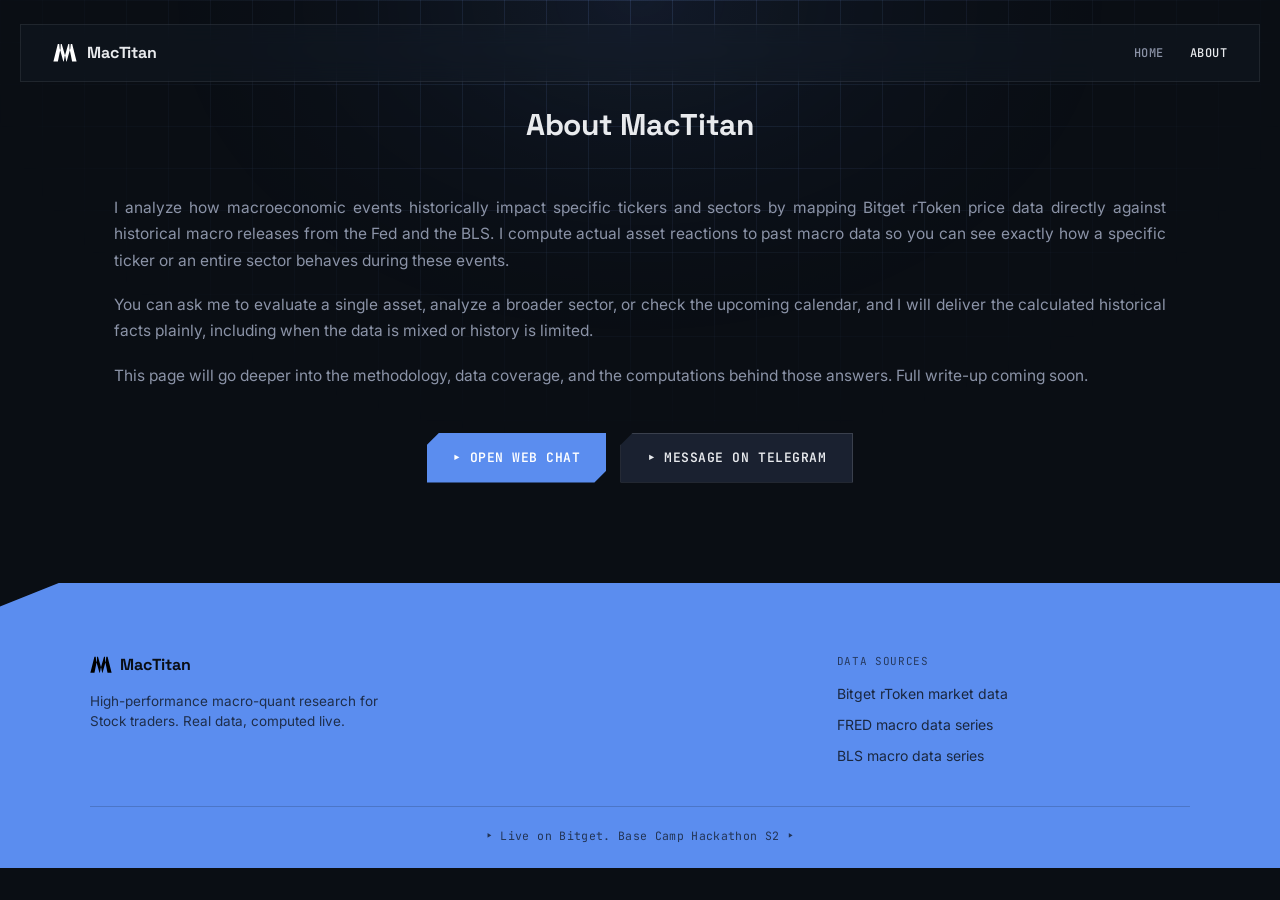
==== web/about.html @ 3912cfaa "landing page rework (nav, hero CTAs, capabilities 2x2, footer), hero 3D eye socket fix, about page s" ====
<!DOCTYPE html>
<html lang="en">
<head>
<meta charset="UTF-8" />
<meta name="viewport" content="width=device-width, initial-scale=1.0" />
<title>About</title>
<link rel="icon" type="image/png" href="favicon.png">
<link rel="icon" type="image/x-icon" href="favicon.ico">
<link rel="preconnect" href="https://fonts.googleapis.com">
<link rel="preconnect" href="https://fonts.gstatic.com" crossorigin>
<link href="https://fonts.googleapis.com/css2?family=Inter:wght@400;500;600;700&family=Space+Grotesk:wght@500;700&family=JetBrains+Mono:wght@400;500&display=swap" rel="stylesheet">
<link rel="stylesheet" href="landing.css">
</head>
<body>

<nav class="nav">
  <a href="index.html" class="nav-brand">
    <img src="logo-white.svg" alt="MacTitan" class="nav-logo">
    <span class="nav-name">MacTitan</span>
  </a>
  <div class="nav-links">
    <a href="index.html" class="nav-link">Home</a>
    <a href="about.html" class="nav-link active">About</a>
  </div>
</nav>

<section class="about">
  <h2 class="section-title">About MacTitan</h2>
  <div class="about-text">
    <p>I analyze how macroeconomic events historically impact specific tickers and sectors by mapping Bitget rToken price data directly against historical macro releases from the Fed and the BLS. I compute actual asset reactions to past macro data so you can see exactly how a specific ticker or an entire sector behaves during these events.</p>
    <p>You can ask me to evaluate a single asset, analyze a broader sector, or check the upcoming calendar, and I will deliver the calculated historical facts plainly, including when the data is mixed or history is limited.</p>
    <p>This page will go deeper into the methodology, data coverage, and the computations behind those answers. Full write-up coming soon.</p>
  </div>
  <div class="hero-ctas">
    <a href="chat.html" class="btn btn-primary">‣ Open Web Chat</a>
    <a href="https://t.me/mactitan_bot" class="btn btn-secondary" target="_blank" rel="noopener">‣ Message on Telegram</a>
  </div>
</section>

<footer class="footer">
  <div class="footer-inner">
    <div class="footer-col footer-brand-col">
      <div class="footer-brand">
        <img src="logo-white.svg" alt="MacTitan" class="footer-logo">
        <span>MacTitan</span>
      </div>
      <p class="footer-note">High-performance macro-quant research for Stock traders. Real data, computed live.</p>
    </div>
    <div class="footer-col">
      <span class="footer-col-title">Data sources</span>
      <a href="https://www.bitget.com/asia/academy/bitget-rtoken-faq" class="footer-link" target="_blank" rel="noopener">Bitget rToken market data</a>
      <a href="https://fred.stlouisfed.org/docs/api/fred/" class="footer-link" target="_blank" rel="noopener">FRED macro data series</a>
      <a href="https://www.bls.gov/developers/home.htm" class="footer-link" target="_blank" rel="noopener">BLS macro data series</a>
    </div>
  </div>
  <div class="footer-status">‣ Live on Bitget. Base Camp Hackathon S2 ‣</div>
</footer>

</body>
</html>
---- web/landing.css ----
:root {
  --bg-base: #0A0E14;
  --bg-panel: #10151F;
  --bg-card: #1A2130;
  --bg-card-hover: #202942;
  --text-primary: #E8EAED;
  --text-muted: #8B93A7;
  --text-faint: #5A6274;
  --accent: #5B8DEF;
  --accent-bright: #7BA3F5;
  --positive: #4ADE80;
  --negative: #F87171;
  --border-subtle: rgba(255, 255, 255, 0.08);
  --border-medium: rgba(255, 255, 255, 0.14);

  --font-sans: 'Inter', -apple-system, sans-serif;
  --font-display: 'Space Grotesk', var(--font-sans);
  --font-mono: 'JetBrains Mono', 'SF Mono', monospace;

  --radius-md: 14px;
  --radius-lg: 20px;
}

* { box-sizing: border-box; margin: 0; padding: 0; }

html { scroll-behavior: smooth; }

body {
  background: var(--bg-base);
  color: var(--text-primary);
  font-family: var(--font-sans);
  line-height: 1.5;
  position: relative;
}

body::before {
  content: "";
  position: fixed;
  inset: 0;
  z-index: -1;
  pointer-events: none;
  background:
    linear-gradient(rgba(123, 163, 245, 0.14) 1px, transparent 1px),
    linear-gradient(90deg, rgba(123, 163, 245, 0.14) 1px, transparent 1px),
    radial-gradient(ellipse 700px 500px at 50% 0%, rgba(91, 141, 239, 0.1), transparent 70%);
  background-size: 42px 42px, 42px 42px, auto;
  /* Fades the grid out from the top of the page toward the bottom,
     rather than tiling as one flat continuous mesh over everything. */
  -webkit-mask-image: radial-gradient(ellipse 900px 600px at 50% 0%, black 0%, transparent 75%);
  mask-image: radial-gradient(ellipse 900px 600px at 50% 0%, black 0%, transparent 75%);
}

@media (prefers-reduced-motion: reduce) {
  *, *::before, *::after {
    animation-duration: 0.01ms !important;
    transition-duration: 0.01ms !important;
  }
}

a { text-decoration: none; color: inherit; }

/* ------------------------------------------------------------------ */
/* Nav                                                                  */
/* ------------------------------------------------------------------ */

.nav {
  display: flex;
  align-items: center;
  justify-content: space-between;
  padding: 16px 32px;
  max-width: 1240px;
  margin: 24px auto 0;
  background: rgba(26, 33, 48, 0.3); /* bare — page/grid shows through, border stays */
  border: 1px solid var(--border-subtle);
  border-radius: 0;
  backdrop-filter: blur(12px);
}

.nav-brand {
  display: flex;
  align-items: center;
  gap: 10px;
}

.nav-logo {
  width: 24px;
  height: 24px;
}

.nav-name {
  font-family: var(--font-display);
  font-weight: 700;
  font-size: 16px;
  letter-spacing: -0.01em;
}

.nav-links {
  display: flex;
  align-items: center;
  gap: 26px;
}

.nav-link {
  font-family: var(--font-mono);
  font-size: 12px;
  text-transform: uppercase;
  letter-spacing: 0.04em;
  color: var(--text-muted);
  font-weight: 500;
  transition: color 0.15s ease;
}

.nav-link:hover {
  color: var(--text-primary);
}

.nav-link.active {
  color: var(--text-primary); /* current page */
}

/* ------------------------------------------------------------------ */
/* Hero                                                                 */
/* ------------------------------------------------------------------ */

.hero {
  position: relative;
  max-width: 1000px;
  margin: 0 auto;
  min-height: 780px;
  padding: 70px 24px 60px;
  text-align: center;
  display: flex;
  flex-direction: column;
  align-items: center;
  overflow: hidden; /* keeps the oversized background head from pushing page width out */
}

.hero-canvas-wrap {
  position: absolute;
  top: 40px;
  left: 50%;
  transform: translateX(-50%);
  width: 900px;
  height: 900px;
  z-index: 0; /* behind the text content */
  pointer-events: none; /* clicks pass through to whatever's visually on top */
  /* Fade only at the very bottom of the section, well past where the
     head's face/chin sit, so nothing gets cropped mid-feature. */
  -webkit-mask-image: linear-gradient(to bottom, black 0%, black 82%, transparent 100%);
  mask-image: linear-gradient(to bottom, black 0%, black 82%, transparent 100%);
}

.hero-canvas-wrap canvas {
  width: 100%;
  height: 100%;
  display: block;
}

.hero-content {
  position: relative;
  z-index: 1; /* above the head */
  margin-top: 20px;
}

.hero-eyebrow {
  font-family: var(--font-mono);
  font-size: 12px;
  color: var(--text-faint);
  letter-spacing: 0.06em;
  margin-bottom: 18px;
}

.hero-title {
  font-family: var(--font-display);
  font-weight: 700;
  font-size: 58px;
  line-height: 1.08;
  letter-spacing: -0.02em;
  margin-bottom: 22px;
  /* Subtle backing so the text stays legible sitting in front of the
     bright wireframe head behind it, without a hard box. */
  text-shadow: 0 2px 24px rgba(10, 14, 20, 0.9);
}

.hero-sub {
  font-size: 17px;
  color: var(--text-primary); /* white so it reads clearly over the head */
  max-width: 560px;
  margin: 0 auto;
  text-shadow: 0 2px 16px rgba(10, 14, 20, 0.9);
}

.hero-sub strong {
  font-weight: 700;
}

/* Side CTAs: pinned left/right of the head at eye level (~45% down). */
.hero-ctas-side {
  position: absolute;
  top: 45%;
  left: 24px;
  right: 24px;
  transform: translateY(-50%);
  z-index: 1;
  display: flex;
  justify-content: space-between;
  align-items: center;
  gap: 14px;
  pointer-events: none; /* container is see-through; buttons re-enable */
}

.hero-ctas-side .btn {
  pointer-events: auto;
}

/* Narrow screens: the head fills the hero, so fall back to a centered
   stacked row under the head instead of overlapping the face. */
@media (max-width: 900px) {
  .hero-ctas-side {
    position: static;
    transform: none;
    flex-direction: column;
    justify-content: center;
    margin-top: auto;
    padding-top: 40px;
  }
}

@media (max-width: 760px) {
  .hero {
    min-height: 620px;
  }
  .hero-canvas-wrap {
    width: 480px;
    height: 480px;
    top: 60px;
  }
}

.hero-ctas {
  position: relative;
  z-index: 1;
  display: flex;
  gap: 14px;
  flex-wrap: wrap;
  justify-content: center;
}

.about {
  max-width: 1100px; /* spread the text across the page like the cards below */
  margin: 0 auto;
  padding: 20px 24px 100px;
  text-align: center;
}

.about-text {
  display: flex;
  flex-direction: column;
  gap: 18px;
  text-align: justify;
}

.about-text p {
  font-size: 15.5px;
  line-height: 1.7;
  color: var(--text-muted);
}

.about .hero-ctas {
  margin-top: 44px; /* breathing room under the about copy */
}

.btn {
  padding: 14px 26px;
  font-family: var(--font-mono);
  font-size: 13px;
  font-weight: 600;
  text-transform: uppercase;
  letter-spacing: 0.04em;
  transition: transform 0.12s ease, background 0.15s ease, border-color 0.15s ease;
  display: inline-flex;
  align-items: center;
  gap: 8px;
  clip-path: polygon(12px 0, 100% 0, 100% calc(100% - 12px), calc(100% - 12px) 100%, 0 100%, 0 12px);
}

.btn:hover { transform: translateY(-1px); }
.btn:active { transform: translateY(0); }

.btn-primary {
  background: var(--accent);
  color: white;
}
.btn-primary:hover { background: var(--accent-bright); }

.btn-secondary {
  background: var(--bg-card);
  color: var(--text-primary);
  border: 1px solid var(--border-medium);
  /* Only the start (top-left) chamfer — the end notch is removed. */
  clip-path: polygon(12px 0, 100% 0, 100% 100%, 0 100%, 0 12px);
}
.btn-secondary:hover { border-color: var(--accent); }

.btn-primary-inverse {
  background: var(--bg-base);
  color: var(--text-primary);
}
.btn-primary-inverse:hover { background: var(--bg-panel); }

/* ------------------------------------------------------------------ */
/* Features                                                             */
/* ------------------------------------------------------------------ */

.features {
  max-width: 1100px;
  margin: 0 auto;
  padding: 40px 24px 120px;
}

.section-title {
  font-family: var(--font-display);
  font-weight: 700;
  font-size: 30px;
  text-align: center;
  margin-bottom: 48px;
  letter-spacing: -0.01em;
}

.feature-grid {
  display: grid;
  grid-template-columns: repeat(2, 1fr); /* 2x2 so the visuals breathe */
  gap: 24px;
}

.feature-card {
  background: rgba(26, 33, 48, 0.45); /* translucent body — grid shows through; visual box and border stay solid */
  border: 1px solid var(--border-subtle);
  border-radius: 0; /* sharp rectangle */
  padding: 28px 24px;
  transition: background 0.2s ease, border-color 0.2s ease;
}

.feature-card:hover {
  background: rgba(32, 41, 66, 0.5);
  border-color: var(--border-medium);
}

.feature-tag {
  display: inline-block;
  font-family: var(--font-mono);
  font-size: 10.5px;
  color: var(--accent);
  letter-spacing: 0.04em;
  margin-bottom: 14px;
}

.card-visual {
  background: var(--bg-panel);
  border: 1px solid var(--border-subtle);
  border-radius: 0;
  padding: 14px 10px 6px;
  margin-bottom: 18px;
}

.card-chart {
  width: 100%;
  height: auto; /* keep the SVG's aspect ratio so the visual fills the card width instead of letterboxing tiny */
  display: block;
}

.feature-card h3 {
  font-size: 18px;
  font-weight: 600;
  margin-bottom: 10px;
}

.feature-card p {
  font-size: 14px;
  color: var(--text-muted);
  line-height: 1.55;
}

/* ------------------------------------------------------------------ */
/* Bottom CTA block                                                     */
/* ------------------------------------------------------------------ */

.cta-block {
  background: var(--accent);
  color: var(--bg-base);
  text-align: center;
  padding: 90px 24px;
}

.cta-block h2 {
  font-family: var(--font-display);
  font-weight: 700;
  font-size: 34px;
  letter-spacing: -0.01em;
  margin-bottom: 30px;
  max-width: 600px;
  margin-left: auto;
  margin-right: auto;
}

/* ------------------------------------------------------------------ */
/* Footer                                                               */
/* ------------------------------------------------------------------ */

.footer {
  position: relative;
  background: var(--accent);
  color: var(--bg-base);
  clip-path: polygon(0 24px, 60px 0, 100% 0, 100% 100%, 0 100%);
  padding: 70px 48px 24px;
}

.footer-inner {
  max-width: 1100px;
  margin: 0 auto;
  display: grid;
  grid-template-columns: 2fr 1fr;
  gap: 40px;
  padding-bottom: 40px;
  border-bottom: 1px solid rgba(10, 14, 20, 0.18);
}

.footer-col {
  display: flex;
  flex-direction: column;
  gap: 10px;
}

.footer-col-title {
  font-family: var(--font-mono);
  font-size: 11px;
  text-transform: uppercase;
  letter-spacing: 0.06em;
  opacity: 0.65;
  margin-bottom: 4px;
}

.footer-link {
  font-size: 14px;
  font-weight: 400; /* normal weight, same subtle look as the rest of the footer */
  opacity: 0.8;
}

.footer-link:hover {
  text-decoration: underline;
}

.footer-brand {
  display: flex;
  align-items: center;
  gap: 8px;
  margin-bottom: 4px;
}

.footer-logo {
  width: 22px;
  height: 22px;
  filter: invert(1); /* nav logo (white) -> black for the blue footer */
}

.footer-brand span {
  font-family: var(--font-display);
  font-weight: 700;
  font-size: 16px;
}

.footer-note {
  font-size: 13.5px;
  max-width: 320px;
  opacity: 0.75;
  line-height: 1.5;
}

.footer-status {
  max-width: 1100px;
  margin: 20px auto 0;
  font-family: var(--font-mono);
  font-size: 11.5px;
  letter-spacing: 0.03em;
  opacity: 0.7;
  text-align: center;
}

/* ------------------------------------------------------------------ */
/* Responsive                                                          */
/* ------------------------------------------------------------------ */

@media (max-width: 640px) {
  .hero-title { font-size: 38px; }
  .nav { padding: 14px 18px; margin: 16px auto 0; }
  .nav-links { gap: 14px; }
  .cta-block h2 { font-size: 26px; }
  .feature-grid { grid-template-columns: 1fr; }
  .footer-inner { grid-template-columns: 1fr; gap: 28px; }
  .footer { clip-path: none; padding: 50px 24px 24px; }
}
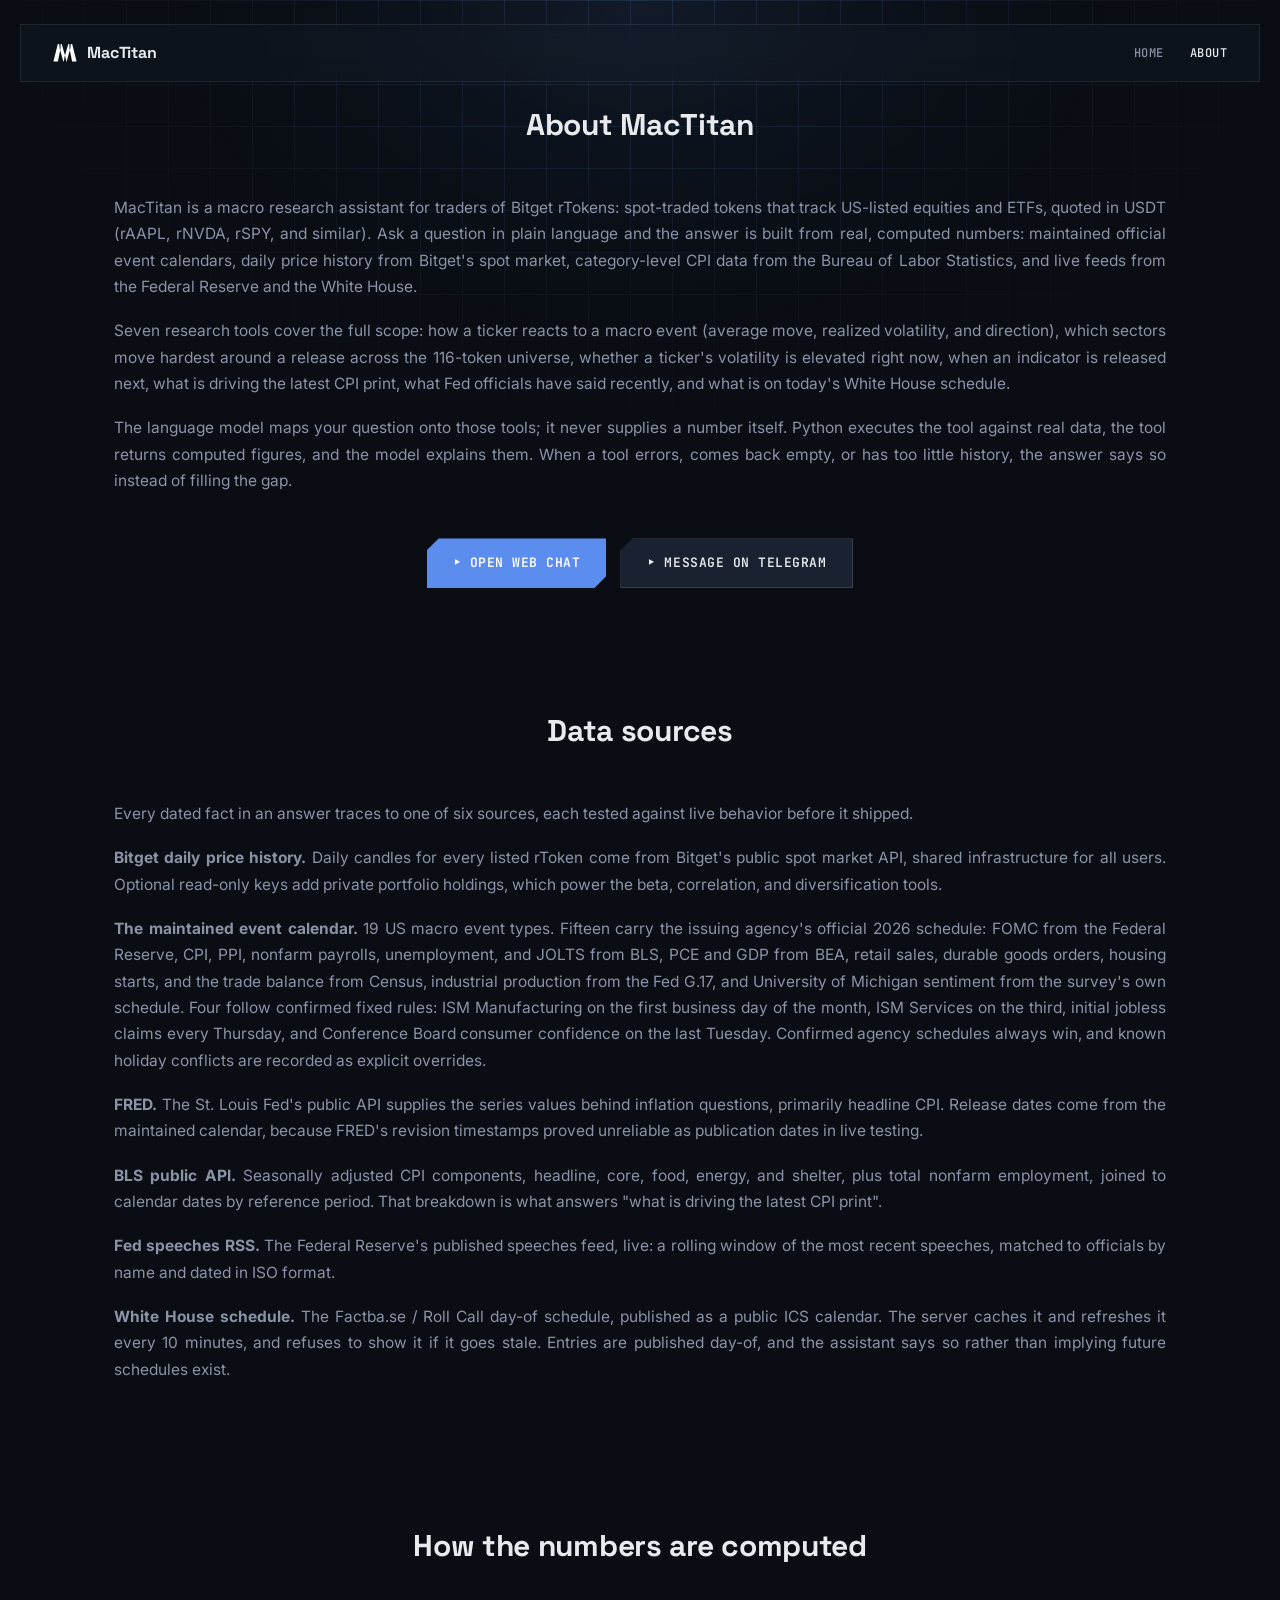
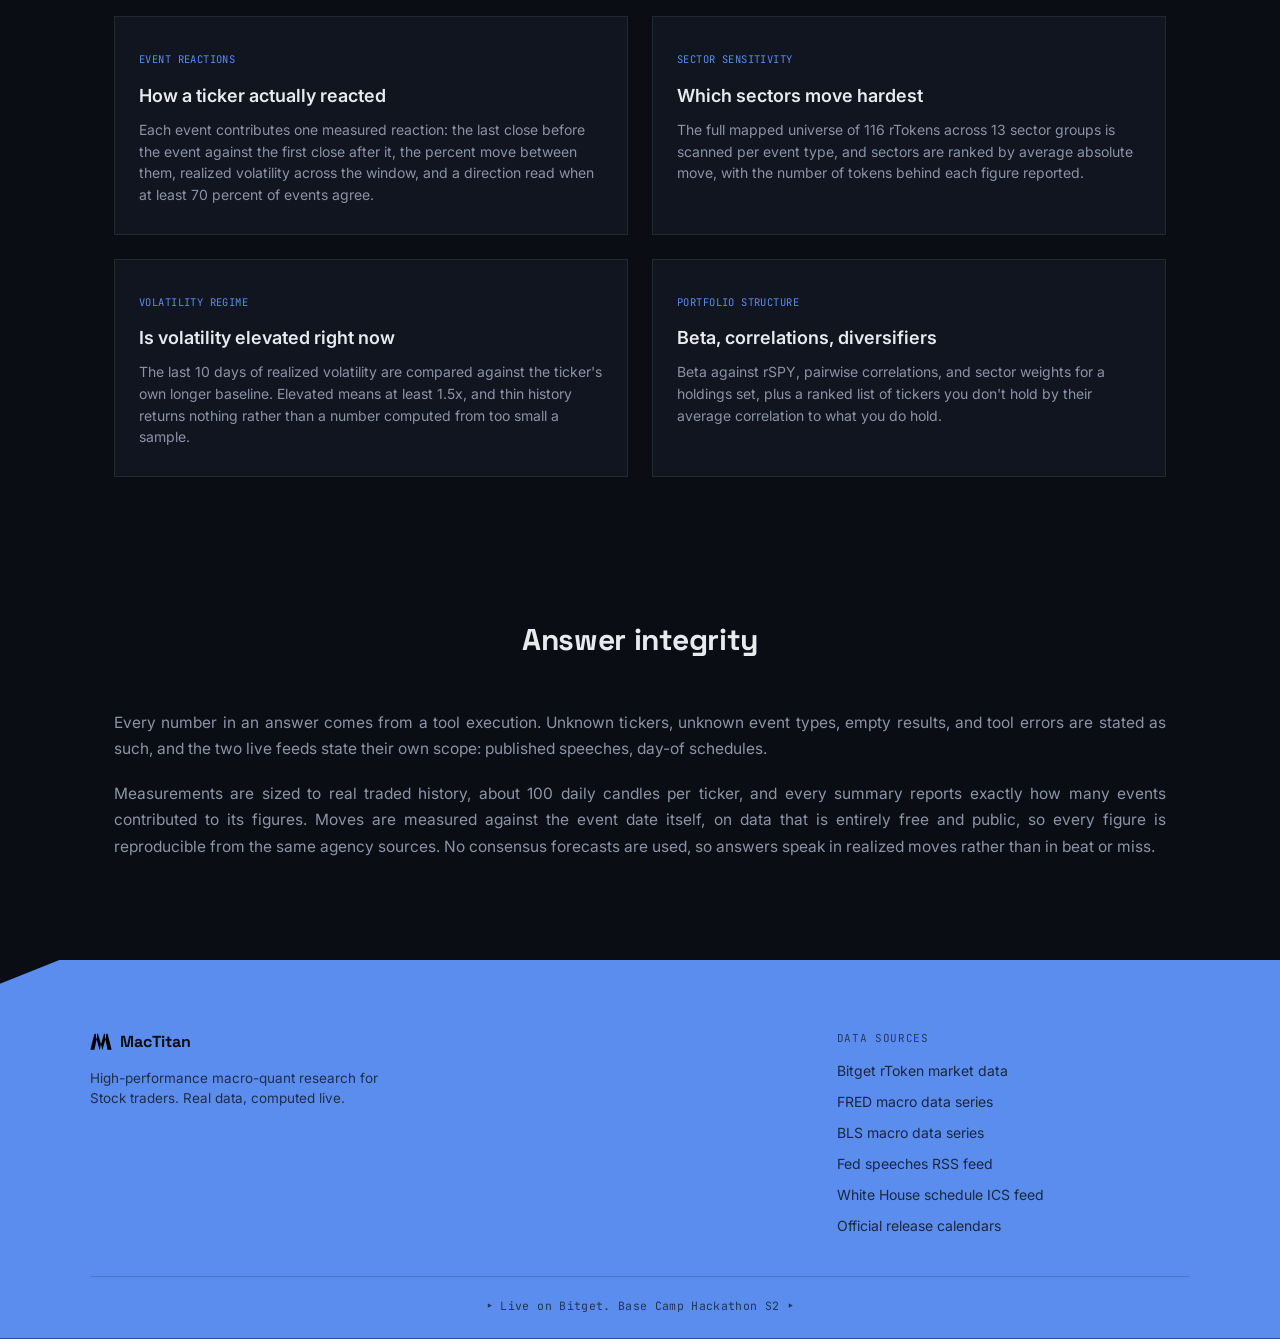
==== commit 46f28935: "about updated" ====
--- a/web/about.html
+++ b/web/about.html
@@ -3,7 +3,7 @@
 <head>
 <meta charset="UTF-8" />
 <meta name="viewport" content="width=device-width, initial-scale=1.0" />
-<title>About</title>
+<title>About MacTitan</title>
 <link rel="icon" type="image/png" href="favicon.png">
 <link rel="icon" type="image/x-icon" href="favicon.ico">
 <link rel="preconnect" href="https://fonts.googleapis.com">
@@ -27,13 +27,60 @@
 <section class="about">
   <h2 class="section-title">About MacTitan</h2>
   <div class="about-text">
-    <p>I analyze how macroeconomic events historically impact specific tickers and sectors by mapping Bitget rToken price data directly against historical macro releases from the Fed and the BLS. I compute actual asset reactions to past macro data so you can see exactly how a specific ticker or an entire sector behaves during these events.</p>
-    <p>You can ask me to evaluate a single asset, analyze a broader sector, or check the upcoming calendar, and I will deliver the calculated historical facts plainly, including when the data is mixed or history is limited.</p>
-    <p>This page will go deeper into the methodology, data coverage, and the computations behind those answers. Full write-up coming soon.</p>
+    <p>MacTitan is a macro research assistant for traders of Bitget rTokens: spot-traded tokens that track US-listed equities and ETFs, quoted in USDT (rAAPL, rNVDA, rSPY, and similar). Ask a question in plain language and the answer is built from real, computed numbers: maintained official event calendars, daily price history from Bitget's spot market, category-level CPI data from the Bureau of Labor Statistics, and live feeds from the Federal Reserve and the White House.</p>
+    <p>Seven research tools cover the full scope: how a ticker reacts to a macro event (average move, realized volatility, and direction), which sectors move hardest around a release across the 116-token universe, whether a ticker's volatility is elevated right now, when an indicator is released next, what is driving the latest CPI print, what Fed officials have said recently, and what is on today's White House schedule.</p>
+    <p>The language model maps your question onto those tools; it never supplies a number itself. Python executes the tool against real data, the tool returns computed figures, and the model explains them. When a tool errors, comes back empty, or has too little history, the answer says so instead of filling the gap.</p>
   </div>
   <div class="hero-ctas">
     <a href="chat.html" class="btn btn-primary">‣ Open Web Chat</a>
     <a href="https://t.me/mactitan_bot" class="btn btn-secondary" target="_blank" rel="noopener">‣ Message on Telegram</a>
+  </div>
+</section>
+
+<section class="about">
+  <h2 class="section-title">Data sources</h2>
+  <div class="about-text">
+    <p>Every dated fact in an answer traces to one of six sources, each tested against live behavior before it shipped.</p>
+    <p><strong>Bitget daily price history.</strong> Daily candles for every listed rToken come from Bitget's public spot market API, shared infrastructure for all users. Optional read-only keys add private portfolio holdings, which power the beta, correlation, and diversification tools.</p>
+    <p><strong>The maintained event calendar.</strong> 19 US macro event types. Fifteen carry the issuing agency's official 2026 schedule: FOMC from the Federal Reserve, CPI, PPI, nonfarm payrolls, unemployment, and JOLTS from BLS, PCE and GDP from BEA, retail sales, durable goods orders, housing starts, and the trade balance from Census, industrial production from the Fed G.17, and University of Michigan sentiment from the survey's own schedule. Four follow confirmed fixed rules: ISM Manufacturing on the first business day of the month, ISM Services on the third, initial jobless claims every Thursday, and Conference Board consumer confidence on the last Tuesday. Confirmed agency schedules always win, and known holiday conflicts are recorded as explicit overrides.</p>
+    <p><strong>FRED.</strong> The St. Louis Fed's public API supplies the series values behind inflation questions, primarily headline CPI. Release dates come from the maintained calendar, because FRED's revision timestamps proved unreliable as publication dates in live testing.</p>
+    <p><strong>BLS public API.</strong> Seasonally adjusted CPI components, headline, core, food, energy, and shelter, plus total nonfarm employment, joined to calendar dates by reference period. That breakdown is what answers "what is driving the latest CPI print".</p>
+    <p><strong>Fed speeches RSS.</strong> The Federal Reserve's published speeches feed, live: a rolling window of the most recent speeches, matched to officials by name and dated in ISO format.</p>
+    <p><strong>White House schedule.</strong> The Factba.se / Roll Call day-of schedule, published as a public ICS calendar. The server caches it and refreshes it every 10 minutes, and refuses to show it if it goes stale. Entries are published day-of, and the assistant says so rather than implying future schedules exist.</p>
+  </div>
+</section>
+
+<section class="features">
+  <h2 class="section-title">How the numbers are computed</h2>
+  <div class="feature-grid">
+    <div class="feature-card">
+      <span class="feature-tag">EVENT REACTIONS</span>
+      <h3>How a ticker actually reacted</h3>
+      <p>Each event contributes one measured reaction: the last close before the event against the first close after it, the percent move between them, realized volatility across the window, and a direction read when at least 70 percent of events agree.</p>
+    </div>
+    <div class="feature-card">
+      <span class="feature-tag">SECTOR SENSITIVITY</span>
+      <h3>Which sectors move hardest</h3>
+      <p>The full mapped universe of 116 rTokens across 13 sector groups is scanned per event type, and sectors are ranked by average absolute move, with the number of tokens behind each figure reported.</p>
+    </div>
+    <div class="feature-card">
+      <span class="feature-tag">VOLATILITY REGIME</span>
+      <h3>Is volatility elevated right now</h3>
+      <p>The last 10 days of realized volatility are compared against the ticker's own longer baseline. Elevated means at least 1.5x, and thin history returns nothing rather than a number computed from too small a sample.</p>
+    </div>
+    <div class="feature-card">
+      <span class="feature-tag">PORTFOLIO STRUCTURE</span>
+      <h3>Beta, correlations, diversifiers</h3>
+      <p>Beta against rSPY, pairwise correlations, and sector weights for a holdings set, plus a ranked list of tickers you don't hold by their average correlation to what you do hold.</p>
+    </div>
+  </div>
+</section>
+
+<section class="about">
+  <h2 class="section-title">Answer integrity</h2>
+  <div class="about-text">
+    <p>Every number in an answer comes from a tool execution. Unknown tickers, unknown event types, empty results, and tool errors are stated as such, and the two live feeds state their own scope: published speeches, day-of schedules.</p>
+    <p>Measurements are sized to real traded history, about 100 daily candles per ticker, and every summary reports exactly how many events contributed to its figures. Moves are measured against the event date itself, on data that is entirely free and public, so every figure is reproducible from the same agency sources. No consensus forecasts are used, so answers speak in realized moves rather than in beat or miss.</p>
   </div>
 </section>
 
@@ -51,6 +98,9 @@
       <a href="https://www.bitget.com/asia/academy/bitget-rtoken-faq" class="footer-link" target="_blank" rel="noopener">Bitget rToken market data</a>
       <a href="https://fred.stlouisfed.org/docs/api/fred/" class="footer-link" target="_blank" rel="noopener">FRED macro data series</a>
       <a href="https://www.bls.gov/developers/home.htm" class="footer-link" target="_blank" rel="noopener">BLS macro data series</a>
+      <a href="https://www.federalreserve.gov/feeds/speeches.xml" class="footer-link" target="_blank" rel="noopener">Fed speeches RSS feed</a>
+      <a href="https://calendar.google.com/calendar/ical/cantymedia.com_62fqfmv1eejqs9hntbr6hof5kc%40group.calendar.google.com/public/basic.ics" class="footer-link" target="_blank" rel="noopener">White House schedule ICS feed</a>
+      <a href="https://www.bls.gov/schedule/news_release/current_year.asp" class="footer-link" target="_blank" rel="noopener">Official release calendars</a>
     </div>
   </div>
   <div class="footer-status">‣ Live on Bitget. Base Camp Hackathon S2 ‣</div>
--- a/web/landing.css
+++ b/web/landing.css
@@ -213,27 +213,51 @@
   pointer-events: auto;
 }
 
-/* Narrow screens: the head fills the hero, so fall back to a centered
-   stacked row under the head instead of overlapping the face. */
+/* Mobile / slim screens: reflow the hero into a vertical stack —
+   text first, head tucked up behind the last text line, buttons last. */
 @media (max-width: 900px) {
+  .hero {
+    min-height: 0;
+    padding: 12px 16px 48px;
+  }
+
+  .hero-content {
+    order: 1;
+  }
+
+  .hero-canvas-wrap {
+    position: relative; /* in-flow, between the text and the buttons */
+    order: 2;
+    top: auto;
+    left: auto;
+    transform: none;
+    width: min(82vw, 400px);
+    height: min(82vw, 400px);
+    margin-top: -100px; /* pull the head up so the text just overlaps its crown */
+    /* The model's neck-cut ends ~92% down the canvas; dissolve the neck
+       into darkness BEFORE that point so the cut edge never appears. */
+    -webkit-mask-image: linear-gradient(to bottom, black 0%, black 66%, transparent 89%);
+    mask-image: linear-gradient(to bottom, black 0%, black 66%, transparent 89%);
+  }
+
   .hero-ctas-side {
+    order: 3;
     position: static;
     transform: none;
     flex-direction: column;
+    width: 100%;
+    max-width: 320px;
+    gap: 12px;
+    margin-top: 28px;
+    padding-top: 0;
+  }
+
+  /* Stacked buttons share one size so the column looks tidy */
+  .hero-ctas-side .btn,
+  .hero-ctas .btn {
+    width: 100%;
+    max-width: 320px;
     justify-content: center;
-    margin-top: auto;
-    padding-top: 40px;
-  }
-}
-
-@media (max-width: 760px) {
-  .hero {
-    min-height: 620px;
-  }
-  .hero-canvas-wrap {
-    width: 480px;
-    height: 480px;
-    top: 60px;
   }
 }
 
@@ -496,6 +520,7 @@
   .nav-links { gap: 14px; }
   .cta-block h2 { font-size: 26px; }
   .feature-grid { grid-template-columns: 1fr; }
+  .about-text { text-align: left; } /* justify looks ragged at narrow widths */
   .footer-inner { grid-template-columns: 1fr; gap: 28px; }
   .footer { clip-path: none; padding: 50px 24px 24px; }
 }
